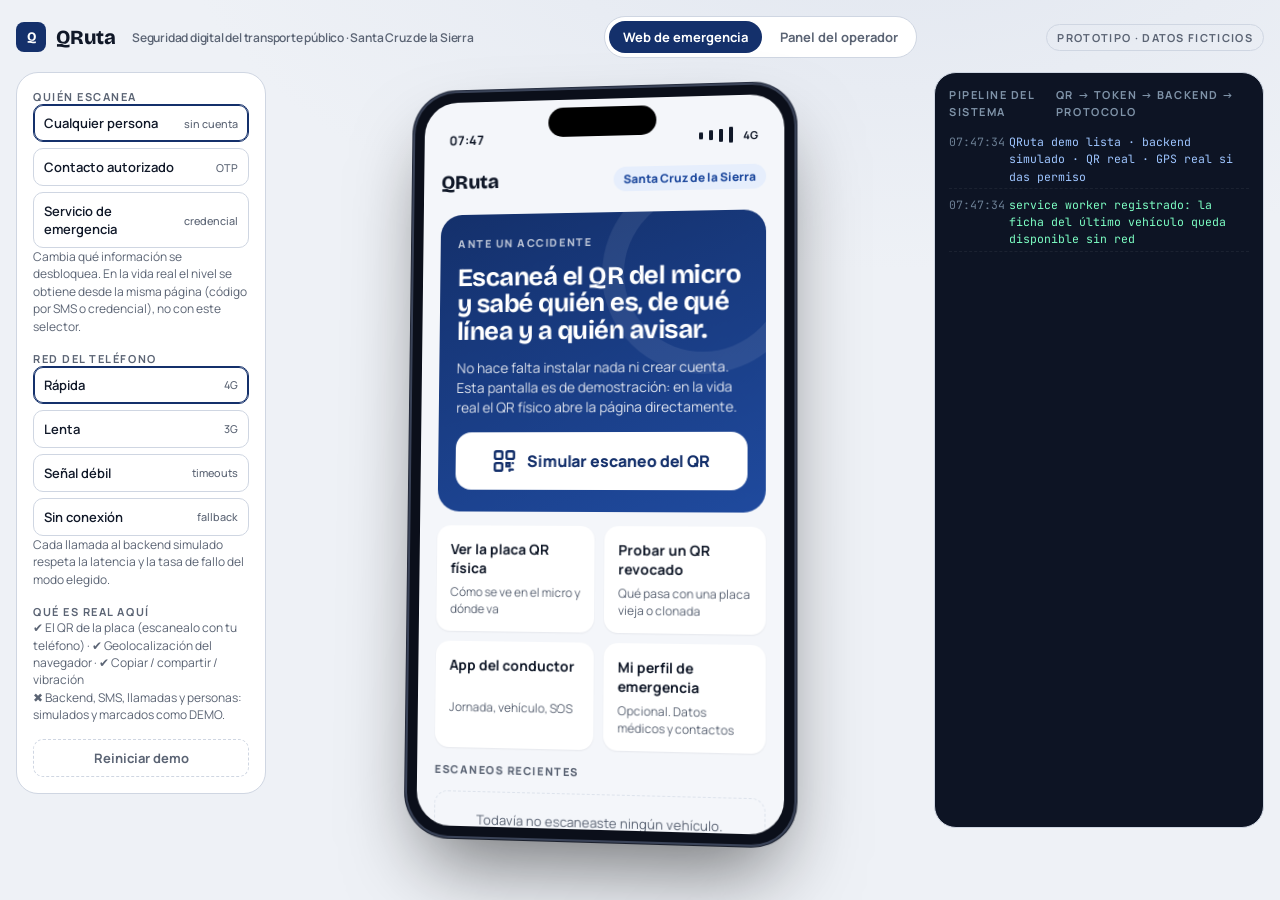
==== prototype/index.html @ 6a039ef1 "QRuta: concepto, documentación y prototipo funcional Sistema de seguridad digital para el transporte" ====
<!doctype html>
<html lang="es-BO">
<head>
<meta charset="utf-8">
<meta name="viewport" content="width=device-width, initial-scale=1, viewport-fit=cover">
<meta name="theme-color" content="#14306B">
<link rel="manifest" href="manifest.webmanifest">
<style>body{margin:0}img{max-width:100%}[hidden]{display:none!important}</style>
</head>
<body>
<title>QRuta</title>
<link rel="preconnect" href="https://fonts.googleapis.com">
<link rel="stylesheet" href="https://fonts.googleapis.com/css2?family=Bricolage+Grotesque:opsz,wght@12..96,500;12..96,800&family=Manrope:wght@500;600;700;800&family=JetBrains+Mono:wght@500;600&display=swap">
<link rel="stylesheet" href="css/app.css">

<header class="topbar">
  <div class="brand"><span class="mark">Q</span>QRuta <small>Seguridad digital del transporte público · Santa Cruz de la Sierra</small></div>
  <div class="view-tabs" role="tablist">
    <button role="tab" data-view="phone" aria-selected="true">Web de emergencia</button>
    <button role="tab" data-view="dashboard" aria-selected="false">Panel del operador</button>
  </div>
  <span class="demo-badge">Prototipo · datos ficticios</span>
</header>

<main class="stage" id="stage">
  <aside class="side" aria-label="Controles de la demostración">
    <div>
      <h3>Quién escanea</h3>
      <div class="seg" role="group">
        <button data-role="public" aria-pressed="true">Cualquier persona<small>sin cuenta</small></button>
        <button data-role="contact" aria-pressed="false">Contacto autorizado<small>OTP</small></button>
        <button data-role="responder" aria-pressed="false">Servicio de emergencia<small>credencial</small></button>
      </div>
      <p class="hint">Cambia qué información se desbloquea. En la vida real el nivel se obtiene desde la misma página (código por SMS o credencial), no con este selector.</p>
    </div>
    <div>
      <h3>Red del teléfono</h3>
      <div class="seg" role="group">
        <button data-net="fast" aria-pressed="true">Rápida<small>4G</small></button>
        <button data-net="slow" aria-pressed="false">Lenta<small>3G</small></button>
        <button data-net="weak" aria-pressed="false">Señal débil<small>timeouts</small></button>
        <button data-net="offline" aria-pressed="false">Sin conexión<small>fallback</small></button>
      </div>
      <p class="hint">Cada llamada al backend simulado respeta la latencia y la tasa de fallo del modo elegido.</p>
    </div>
    <div>
      <h3>Qué es real aquí</h3>
      <p class="hint">✔ El QR de la placa (escanealo con tu teléfono) · ✔ Geolocalización del navegador · ✔ Copiar / compartir / vibración<br>✖ Backend, SMS, llamadas y personas: simulados y marcados como DEMO.</p>
    </div>
    <button class="btn-reset" id="reset">Reiniciar demo</button>
  </aside>

  <section class="phone-stage">
    <div class="phone" id="phone">
      <div class="screen" id="screen">
        <div class="statusbar" id="statusbar" aria-hidden="true"></div>
        <div class="netbanner" id="netbanner" role="status"></div>
        <div class="viewport" id="viewport"></div>
      </div>
    </div>
  </section>

  <aside class="console-wrap" aria-label="Consola del sistema">
    <h3>Pipeline del sistema <span>QR → token → backend → protocolo</span></h3>
    <div class="console" id="console" aria-live="polite"></div>
  </aside>
</main>

<section class="dash" id="dash" hidden aria-label="Panel del operador"></section>

<script src="vendor/three-0.128.0/three.min.js"></script>
<script src="vendor/qrcode-generator-1.4.4.js"></script>
<script src="js/data.js"></script>
<script src="js/qr.js"></script>
<script src="js/map.js"></script>
<script src="js/bus3d.js"></script>
<script src="js/app.js"></script>
</body>
</html>
---- prototype/css/app.css ----
/* ============================================================
   QRuta — prototipo. Tokens: el shell de demo sigue el tema del
   visor; la PWA dentro del teléfono es CLARA por decisión (legible
   a pleno sol en la calle) y el modo emergencia es rojo/negro.
   ============================================================ */
:root {
  --stage: #eef1f6; --stage-2: #e2e7f0; --stage-ink: #101828; --stage-muted: #5b6474; --stage-line: #cfd6e2;
  --stage-panel: #ffffff; --stage-code: #0d1424; --stage-code-ink: #cfe3d9;
  --azul: #14306B; --azul-2: #1f4a9e; --verde: #0F8A5F; --verde-2: #12a36f; --rojo: #D7263D; --rojo-2: #a5142a;
  --ambar: #F2A93B; --paper: #F4F6FA; --surface: #ffffff; --ink: #101828; --muted: #5b6474; --line: #dde3ec;
  --focus: #1f4a9e;
  --font-ui: "Manrope", "Segoe UI", system-ui, -apple-system, sans-serif;
  --font-display: "Bricolage Grotesque", "Manrope", system-ui, sans-serif;
  --font-mono: "JetBrains Mono", ui-monospace, SFMono-Regular, Menlo, monospace;
  --r: 14px; --r-lg: 22px; --shadow: 0 10px 30px rgba(16,24,40,.10);
}
@media (prefers-color-scheme: dark) {
  :root:not([data-theme="light"]) {
    --stage: #0b1020; --stage-2: #111a33; --stage-ink: #e8edf7; --stage-muted: #94a0b8; --stage-line: #24304d;
    --stage-panel: #131c33; --stage-code: #070b16; --stage-code-ink: #bfe0cf;
  }
}
:root[data-theme="dark"] {
  --stage: #0b1020; --stage-2: #111a33; --stage-ink: #e8edf7; --stage-muted: #94a0b8; --stage-line: #24304d;
  --stage-panel: #131c33; --stage-code: #070b16; --stage-code-ink: #bfe0cf;
}

* { box-sizing: border-box; }
html, body { margin: 0; }
body {
  font-family: var(--font-ui); color: var(--stage-ink); background: var(--stage);
  background-image: radial-gradient(1200px 600px at 70% -10%, var(--stage-2), transparent 60%);
  min-height: 100vh; padding-inline: 16px; padding-block: 16px 32px; -webkit-font-smoothing: antialiased;
}
button { font: inherit; cursor: pointer; }
button:focus-visible, a:focus-visible, input:focus-visible, textarea:focus-visible, select:focus-visible { outline: 3px solid var(--focus); outline-offset: 2px; }
.sr-only { position: absolute; width: 1px; height: 1px; overflow: hidden; clip: rect(0 0 0 0); white-space: nowrap; }
@media (prefers-reduced-motion: reduce) { *, *::before, *::after { animation-duration: .01ms !important; transition-duration: .01ms !important; } }

/* ---------- Escenario ---------- */
.topbar { max-width: 1280px; margin: 0 auto 14px; display: flex; align-items: center; justify-content: space-between; gap: 12px; flex-wrap: wrap; }
.brand { display: flex; align-items: center; gap: 10px; font-family: var(--font-display); font-weight: 800; font-size: 20px; letter-spacing: -.01em; }
.brand .mark { width: 30px; height: 30px; border-radius: 8px; background: var(--azul); display: grid; place-items: center; color: #fff; font-size: 13px; font-weight: 800; }
.brand small { font-family: var(--font-ui); font-weight: 600; color: var(--stage-muted); font-size: 12px; margin-left: 6px; }
.demo-badge { font-size: 11px; letter-spacing: .12em; text-transform: uppercase; font-weight: 700; border: 1px solid var(--stage-line); border-radius: 999px; padding: 5px 10px; color: var(--stage-muted); }
.view-tabs { display: flex; gap: 4px; background: var(--stage-panel); border: 1px solid var(--stage-line); border-radius: 999px; padding: 4px; }
.view-tabs button { border: 0; background: transparent; color: var(--stage-muted); padding: 7px 14px; border-radius: 999px; font-weight: 700; font-size: 13px; }
.view-tabs button[aria-selected="true"] { background: var(--azul); color: #fff; }

.stage { max-width: 1280px; margin: 0 auto; display: grid; grid-template-columns: 250px 1fr 330px; gap: 20px; align-items: start; }
@media (max-width: 1020px) { .stage { grid-template-columns: 1fr; } .side { order: 2; } .console-wrap { order: 3; } }

.side { background: var(--stage-panel); border: 1px solid var(--stage-line); border-radius: var(--r-lg); padding: 16px; display: grid; gap: 16px; }
.side h3 { margin: 0; font-size: 11px; letter-spacing: .14em; text-transform: uppercase; color: var(--stage-muted); }
.seg { display: grid; gap: 6px; }
.seg button { text-align: left; border: 1px solid var(--stage-line); background: transparent; color: var(--stage-ink); border-radius: 10px; padding: 9px 10px; font-size: 13px; font-weight: 600; display: flex; justify-content: space-between; align-items: center; }
.seg button small { font-weight: 500; color: var(--stage-muted); }
.seg button[aria-pressed="true"] { border-color: var(--azul); box-shadow: inset 0 0 0 1px var(--azul); }
.side .hint { font-size: 12px; color: var(--stage-muted); line-height: 1.45; margin: 0; }
.side .btn-reset { border: 1px dashed var(--stage-line); background: transparent; color: var(--stage-muted); border-radius: 10px; padding: 9px; font-weight: 700; font-size: 13px; }

/* ---------- Teléfono ---------- */
.phone-stage { display: grid; place-items: center; perspective: 1600px; padding-block: 10px; }
.phone { width: 390px; max-width: 100%; height: 800px; max-height: 84vh; border-radius: 44px; background: #0b0f1a; padding: 12px;
  box-shadow: 0 40px 80px -20px rgba(0,0,0,.55), 0 0 0 1px #2a3245, inset 0 0 0 2px #3a4358;
  transform: rotateY(-7deg) rotateX(3deg); transition: transform .6s cubic-bezier(.2,.8,.2,1); position: relative; }
.phone:hover { transform: rotateY(0) rotateX(0); }
.phone::before { content: ""; position: absolute; top: 20px; left: 50%; transform: translateX(-50%); width: 110px; height: 30px; border-radius: 20px; background: #000; z-index: 5; }
.screen { position: relative; height: 100%; border-radius: 34px; overflow: hidden; background: var(--paper); color: var(--ink); display: flex; flex-direction: column; }
@media (max-width: 640px) {
  body { padding-inline: 0; padding-block: 0; }
  .topbar { padding: 10px 16px 8px; gap: 8px; }
  .brand small, .demo-badge { display: none; }
  .view-tabs { width: 100%; }
  .view-tabs button { flex: 1; }
  .phone-stage { perspective: none; padding: 0; }
  .phone { width: 100%; height: 100dvh; max-height: none; border-radius: 0; padding: 0; transform: none; box-shadow: none; }
  .phone::before { display: none; }
  .screen { border-radius: 0; }
}
.statusbar { height: 54px; flex: 0 0 auto; display: flex; justify-content: space-between; align-items: flex-end; padding: 0 26px 6px; font-size: 13px; font-weight: 700; font-variant-numeric: tabular-nums; }
.statusbar .net { display: flex; gap: 6px; align-items: center; }
.statusbar .net i { display: inline-block; width: 4px; background: currentColor; border-radius: 1px; }
.viewport { flex: 1; overflow-y: auto; overflow-x: hidden; -webkit-overflow-scrolling: touch; scroll-behavior: smooth; }
.viewport::-webkit-scrollbar { width: 0; }

/* Banner de conectividad */
.netbanner { display: none; background: #1f2937; color: #fff; font-size: 12px; font-weight: 600; padding: 8px 18px; align-items: center; gap: 8px; }
.netbanner.show { display: flex; }
.netbanner.slow { background: #7c4a03; }
.netbanner.offline { background: #111827; }

/* ---------- Pantallas ---------- */
.s { padding: 8px 18px 24px; display: grid; gap: 14px; animation: rise .35s cubic-bezier(.2,.8,.2,1); min-height: 100%; align-content: start; }
@keyframes rise { from { opacity: 0; transform: translateY(10px); } to { opacity: 1; transform: none; } }
.appbar { display: flex; align-items: center; gap: 10px; min-height: 40px; }
.appbar h1 { font-family: var(--font-display); font-size: 20px; margin: 0; font-weight: 800; letter-spacing: -.01em; text-wrap: balance; }
.appbar .back { border: 0; background: var(--surface); width: 38px; height: 38px; border-radius: 12px; display: grid; place-items: center; color: var(--ink); box-shadow: 0 1px 2px rgba(16,24,40,.08); }
.appbar .spacer { flex: 1; }
.eyebrow { font-size: 11px; letter-spacing: .14em; text-transform: uppercase; font-weight: 800; color: var(--muted); }
h2.big { font-family: var(--font-display); font-size: 28px; line-height: 1.05; margin: 0; letter-spacing: -.02em; text-wrap: balance; }
p.lead { font-size: 15px; line-height: 1.5; margin: 0; color: var(--muted); }
.card { background: var(--surface); border-radius: var(--r-lg); padding: 16px; box-shadow: 0 1px 2px rgba(16,24,40,.06), 0 8px 24px -16px rgba(16,24,40,.25); }
.card.tight { padding: 12px 14px; }
.kv { display: grid; grid-template-columns: 1fr auto; gap: 6px 12px; align-items: baseline; }
.kv .k { font-size: 12px; color: var(--muted); font-weight: 600; }
.kv .v { font-size: 15px; font-weight: 700; font-variant-numeric: tabular-nums; text-align: right; }
.kv .v.mono { font-family: var(--font-mono); font-weight: 600; letter-spacing: .02em; }
.row { display: flex; align-items: center; gap: 12px; }
.grow { flex: 1; min-width: 0; }
.pill { display: inline-flex; align-items: center; gap: 6px; font-size: 12px; font-weight: 800; border-radius: 999px; padding: 4px 10px; white-space: nowrap; }
.pill.ok { background: #e3f5ec; color: var(--verde); }
.pill.warn { background: #fff1d6; color: #8a5a00; }
.pill.bad { background: #fde4e7; color: var(--rojo); }
.pill.info { background: #e6eefc; color: var(--azul-2); }
.pill.lock { background: #eef0f4; color: var(--muted); }

/* Botones */
.btn { display: flex; align-items: center; justify-content: center; gap: 10px; width: 100%; border: 0; border-radius: 16px; padding: 16px 18px; font-weight: 800; font-size: 16px; letter-spacing: -.005em; transition: transform .08s ease, box-shadow .2s; min-height: 56px; }
.btn:active { transform: scale(.98); }
.btn.primary { background: var(--azul); color: #fff; box-shadow: 0 10px 24px -10px rgba(20,48,107,.6); }
.btn.green { background: var(--verde); color: #fff; box-shadow: 0 10px 24px -10px rgba(15,138,95,.6); }
.btn.danger { background: var(--rojo); color: #fff; box-shadow: 0 12px 28px -10px rgba(215,38,61,.65); }
.btn.ghost { background: var(--surface); color: var(--ink); box-shadow: 0 1px 2px rgba(16,24,40,.08); }
.btn.line { background: transparent; color: var(--azul); border: 2px solid var(--line); }
.btn.sm { min-height: 44px; padding: 10px 14px; font-size: 14px; border-radius: 12px; }
.btn.left { justify-content: flex-start; }
.btn .ico { width: 26px; height: 26px; flex: 0 0 auto; }
.btn .sub { font-weight: 600; font-size: 12px; opacity: .8; display: block; }
.btn .txt { text-align: left; flex: 1; }
.actions { display: grid; gap: 10px; }
.actions.two { grid-template-columns: 1fr 1fr; }

/* Splash */
.splash { height: 100%; display: grid; place-items: center; background: var(--azul); color: #fff; text-align: center; }
.splash .logo { width: 84px; height: 84px; border-radius: 24px; background: #fff; color: var(--azul); display: grid; place-items: center; font-family: var(--font-display); font-weight: 800; font-size: 34px; margin: 0 auto 14px; animation: pop .6s cubic-bezier(.2,.8,.2,1); }
@keyframes pop { from { transform: scale(.6); opacity: 0; } to { transform: none; opacity: 1; } }
.splash h1 { font-family: var(--font-display); font-size: 34px; margin: 0; letter-spacing: -.02em; }
.splash p { margin: 6px 0 0; opacity: .8; font-size: 14px; }

/* Home */
.hero-scan { background: linear-gradient(160deg, var(--azul), var(--azul-2)); color: #fff; border-radius: var(--r-lg); padding: 22px 18px; display: grid; gap: 14px; position: relative; overflow: hidden; }
.hero-scan::after { content: ""; position: absolute; right: -40px; top: -40px; width: 160px; height: 160px; border-radius: 50%; border: 22px solid rgba(255,255,255,.08); }
.hero-scan h2 { font-family: var(--font-display); font-size: 26px; margin: 0; line-height: 1.05; letter-spacing: -.02em; }
.hero-scan p { margin: 0; opacity: .85; font-size: 14px; line-height: 1.45; }
.hero-scan .btn { background: #fff; color: var(--azul); }
.tiles { display: grid; grid-template-columns: 1fr 1fr; gap: 10px; }
.tile { background: var(--surface); border-radius: var(--r); padding: 14px; display: grid; gap: 6px; border: 0; text-align: left; color: var(--ink); box-shadow: 0 1px 2px rgba(16,24,40,.06); }
.tile b { font-size: 14px; }
.tile span { font-size: 12px; color: var(--muted); }
.empty { text-align: center; color: var(--muted); font-size: 13px; padding: 18px; border: 1px dashed var(--line); border-radius: var(--r); }

/* Escaneo */
.scan { height: 100%; background: #05070d; color: #fff; display: grid; grid-template-rows: auto 1fr auto; }
.scan .cam { position: relative; overflow: hidden; display: grid; place-items: center; background:
  radial-gradient(500px 300px at 50% 40%, #2a3448, #0a0d16 70%); }
.scan .plate-mini { transform: scale(.78) rotate(-2deg); filter: drop-shadow(0 20px 30px rgba(0,0,0,.6)); transition: transform .5s; }
.scan.locked .plate-mini { transform: scale(.82) rotate(0); }
.reticle { position: absolute; inset: 14% 12%; pointer-events: none; }
.reticle i { position: absolute; width: 34px; height: 34px; border: 4px solid #fff; border-radius: 4px; transition: all .4s cubic-bezier(.2,.8,.2,1); }
.reticle i:nth-child(1) { top: 0; left: 0; border-right: 0; border-bottom: 0; }
.reticle i:nth-child(2) { top: 0; right: 0; border-left: 0; border-bottom: 0; }
.reticle i:nth-child(3) { bottom: 0; left: 0; border-right: 0; border-top: 0; }
.reticle i:nth-child(4) { bottom: 0; right: 0; border-left: 0; border-top: 0; }
.scan.locked .reticle { inset: 20% 16%; }
.scan.locked .reticle i { border-color: var(--verde-2); box-shadow: 0 0 20px rgba(18,163,111,.7); }
.laser { position: absolute; left: 12%; right: 12%; height: 2px; background: linear-gradient(90deg, transparent, #7dffc4, transparent); top: 16%; animation: sweep 1.6s ease-in-out infinite; box-shadow: 0 0 14px #7dffc4; }
@keyframes sweep { 0%,100% { top: 16%; } 50% { top: 82%; } }
.scan.locked .laser { display: none; }
.scan .msg { padding: 10px 18px 22px; text-align: center; display: grid; gap: 6px; }
.scan .msg b { font-size: 15px; }
.scan .msg span { font-size: 13px; opacity: .7; }
.checkburst { position: absolute; width: 96px; height: 96px; border-radius: 50%; background: var(--verde-2); display: grid; place-items: center; animation: pop .45s cubic-bezier(.2,.8,.2,1); box-shadow: 0 0 0 12px rgba(18,163,111,.25), 0 0 60px rgba(18,163,111,.6); }

/* Identificado */
.idband { background: var(--verde); color: #fff; border-radius: var(--r-lg); padding: 14px 16px; display: flex; align-items: center; gap: 12px; }
.idband .ck { width: 34px; height: 34px; border-radius: 50%; background: #fff; color: var(--verde); display: grid; place-items: center; flex: 0 0 auto; }
.idband b { font-family: var(--font-display); font-size: 17px; letter-spacing: .02em; display: block; line-height: 1.1; }
.idband span { font-size: 12px; opacity: .9; }
.vehicle-hero { position: relative; border-radius: var(--r-lg); overflow: hidden; background: linear-gradient(180deg, #e9eef8, #f6f8fc); height: 170px; }
.vehicle-hero canvas { width: 100% !important; height: 100% !important; display: block; }
.vehicle-hero .tag { position: absolute; left: 12px; top: 12px; }
.vehicle-hero .line-chip { position: absolute; right: 12px; top: 12px; font-family: var(--font-display); font-weight: 800; font-size: 26px; letter-spacing: -.02em; color: var(--azul); background: rgba(255,255,255,.8); backdrop-filter: blur(6px); padding: 2px 12px; border-radius: 12px; line-height: 1.2; }
.vehicle-hero .line-chip small { display: block; font-family: var(--font-ui); font-size: 10px; letter-spacing: .14em; text-transform: uppercase; color: var(--muted); }
.driver-row { display: flex; gap: 12px; align-items: center; }
.avatar { width: 48px; height: 48px; border-radius: 14px; background: #dfe6f3; color: var(--azul); display: grid; place-items: center; font-weight: 800; font-family: var(--font-display); flex: 0 0 auto; }
.driver-row b { display: block; font-size: 15px; }
.driver-row span { font-size: 12px; color: var(--muted); }
.mapcard { border-radius: var(--r-lg); overflow: hidden; background: var(--surface); box-shadow: 0 1px 2px rgba(16,24,40,.06); }
.mapcard svg { display: block; width: 100%; height: auto; }
.mapcard .foot { padding: 10px 14px; display: flex; justify-content: space-between; gap: 10px; font-size: 12px; color: var(--muted); align-items: center; }
.mapcard .foot b { color: var(--ink); font-size: 13px; }
.pulse { transform-origin: center; animation: pulse 1.8s ease-out infinite; }
@keyframes pulse { 0% { r: 6; opacity: .8; } 100% { r: 30; opacity: 0; } }
.legalnote { font-size: 11px; color: var(--muted); line-height: 1.45; }

/* Emergencia */
.emergency { min-height: 100%; background: #16050a; color: #fff; padding: 12px 18px 24px; display: grid; gap: 14px; align-content: start; animation: none; }
.emergency .top { display: flex; align-items: center; justify-content: space-between; }
.emergency .top button { border: 0; background: rgba(255,255,255,.12); color: #fff; padding: 8px 12px; border-radius: 10px; font-weight: 700; font-size: 13px; }
.emergency h1 { font-family: var(--font-display); font-size: 34px; margin: 0; letter-spacing: -.01em; line-height: 1; display: flex; align-items: center; gap: 10px; }
.emergency h1 .dot { width: 18px; height: 18px; border-radius: 50%; background: var(--rojo); box-shadow: 0 0 0 0 rgba(215,38,61,.7); animation: beacon 1.2s infinite; }
@keyframes beacon { 0% { box-shadow: 0 0 0 0 rgba(215,38,61,.7); } 100% { box-shadow: 0 0 0 18px rgba(215,38,61,0); } }
.emergency .fact { background: rgba(255,255,255,.08); border-radius: 16px; padding: 14px 16px; display: grid; gap: 4px; }
.emergency .fact b { font-size: 20px; font-family: var(--font-display); }
.emergency .fact span { font-size: 13px; opacity: .8; }
.emergency .btn { min-height: 66px; font-size: 18px; }
.emergency .btn .txt { text-align: center; }
.emergency .btn.white { background: #fff; color: #16050a; }
.emergency .btn.outline { background: transparent; border: 2px solid rgba(255,255,255,.35); color: #fff; }
.emergency .num { display: flex; justify-content: space-between; align-items: center; background: rgba(255,255,255,.08); border-radius: 14px; padding: 12px 14px; text-decoration: none; color: #fff; }
.emergency .num b { font-family: var(--font-mono); font-size: 24px; }
.emergency .num span { font-size: 13px; opacity: .85; }

/* Formularios */
.choices { display: grid; grid-template-columns: 1fr 1fr; gap: 8px; }
.choice { border: 2px solid var(--line); background: var(--surface); border-radius: 14px; padding: 12px 10px; font-weight: 700; font-size: 14px; display: flex; flex-direction: column; align-items: flex-start; gap: 6px; color: var(--ink); min-height: 64px; }
.choice[aria-pressed="true"] { border-color: var(--azul); background: #e9effb; }
.choice svg { width: 22px; height: 22px; }
.field { display: grid; gap: 6px; }
.field label { font-size: 12px; font-weight: 700; color: var(--muted); }
.field input, .field textarea, .field select { font: inherit; font-size: 15px; padding: 12px 14px; border-radius: 12px; border: 2px solid var(--line); background: var(--surface); color: var(--ink); width: 100%; }
.field textarea { min-height: 88px; resize: vertical; }
.toggle { display: flex; align-items: center; justify-content: space-between; gap: 12px; background: var(--surface); border-radius: 14px; padding: 12px 14px; }
.toggle b { font-size: 14px; display: block; }
.toggle span { font-size: 12px; color: var(--muted); }
.switch { width: 46px; height: 28px; border-radius: 999px; background: #cfd6e2; border: 0; position: relative; flex: 0 0 auto; transition: background .2s; }
.switch::after { content: ""; position: absolute; top: 3px; left: 3px; width: 22px; height: 22px; border-radius: 50%; background: #fff; transition: left .2s; box-shadow: 0 1px 3px rgba(0,0,0,.3); }
.switch[aria-checked="true"] { background: var(--verde); }
.switch[aria-checked="true"]::after { left: 21px; }
.warnbox { background: #fff4d6; border: 1px solid #f3d489; color: #6b4600; border-radius: 14px; padding: 12px 14px; font-size: 13px; line-height: 1.45; display: flex; gap: 10px; }
.warnbox.red { background: #fde4e7; border-color: #f5b2bb; color: #7a1020; }
.warnbox b { display: block; font-size: 14px; margin-bottom: 2px; }

/* Geolocalización */
.geo { display: grid; gap: 10px; }
.geo .ring { width: 92px; height: 92px; border-radius: 50%; margin: 6px auto; border: 6px solid #dfe6f3; border-top-color: var(--azul); animation: spin 1s linear infinite; }
@keyframes spin { to { transform: rotate(360deg); } }
.geo .ring.done { border-color: var(--verde); animation: none; display: grid; place-items: center; color: var(--verde); }
.acc { font-family: var(--font-mono); font-size: 12px; color: var(--muted); text-align: center; }

/* Incidente */
.incid { background: var(--ink); color: #fff; border-radius: var(--r-lg); padding: 16px; display: grid; gap: 6px; }
.incid .id { font-family: var(--font-mono); font-size: 22px; letter-spacing: .04em; font-weight: 600; }
.incid .eyebrow { color: rgba(255,255,255,.65); }
.timeline { display: grid; gap: 0; }
.tl { display: grid; grid-template-columns: 26px 1fr; gap: 10px; align-items: start; padding-block: 8px; position: relative; }
.tl::before { content: ""; position: absolute; left: 12px; top: 26px; bottom: -8px; width: 2px; background: var(--line); }
.tl:last-child::before { display: none; }
.tl .dot { width: 26px; height: 26px; border-radius: 50%; display: grid; place-items: center; background: var(--line); color: #fff; font-size: 12px; font-weight: 800; }
.tl.on .dot { background: var(--c, var(--azul)); box-shadow: 0 0 0 4px color-mix(in srgb, var(--c, var(--azul)) 20%, transparent); }
.tl.done .dot { background: var(--c, var(--azul)); opacity: .7; }
.tl b { font-size: 14px; display: block; }
.tl span { font-size: 12px; color: var(--muted); font-variant-numeric: tabular-nums; }
.tl.on b { color: var(--c, var(--azul)); }
.statepill { display: inline-flex; gap: 8px; align-items: center; padding: 6px 12px; border-radius: 999px; font-weight: 800; font-size: 13px; color: #fff; background: var(--c); }
.contactline { display: flex; align-items: center; gap: 10px; padding: 10px 0; border-top: 1px solid var(--line); font-size: 13px; }
.contactline:first-of-type { border-top: 0; }
.contactline .st { margin-left: auto; }

/* Perfil / niveles */
.levels { display: grid; gap: 8px; }
.level { border-radius: 14px; padding: 12px 14px; background: var(--surface); display: grid; grid-template-columns: 1fr auto; gap: 4px 10px; align-items: center; border: 2px solid transparent; }
.level.cur { border-color: var(--azul); }
.level b { font-size: 14px; }
.level span { font-size: 12px; color: var(--muted); grid-column: 1 / -1; }
.medgrid { display: grid; grid-template-columns: 1fr 1fr; gap: 8px; }
.med { background: var(--surface); border-radius: 14px; padding: 12px; display: grid; gap: 2px; }
.med .k { font-size: 11px; letter-spacing: .1em; text-transform: uppercase; color: var(--muted); font-weight: 800; }
.med .v { font-size: 17px; font-weight: 800; }
.med.wide { grid-column: 1 / -1; }
.blur { filter: blur(6px); user-select: none; pointer-events: none; }
.locked { position: relative; }
.locked .lockmsg { position: absolute; inset: 0; display: grid; place-items: center; text-align: center; padding: 16px; font-size: 13px; font-weight: 700; }

/* Placa QR física */
.plate { width: 300px; aspect-ratio: 3 / 4.2; border-radius: 18px; background: var(--azul); color: #fff; padding: 18px; display: grid; grid-template-rows: auto 1fr auto auto; gap: 10px; text-align: center; box-shadow: inset 0 0 0 6px #fff, inset 0 0 0 8px var(--azul), 0 30px 60px -20px rgba(0,0,0,.5); position: relative; }
.plate.small { width: 210px; padding: 12px; gap: 6px; border-radius: 12px; box-shadow: inset 0 0 0 4px #fff, inset 0 0 0 6px var(--azul); }
.plate .top { font-family: var(--font-display); font-weight: 800; letter-spacing: .06em; font-size: 22px; line-height: 1; padding-top: 6px; }
.plate.small .top { font-size: 15px; }
.plate .qrbox { background: #fff; border-radius: 12px; padding: 10px; display: grid; place-items: center; }
.plate .qrbox svg { width: 100%; height: auto; display: block; }
.plate .cap { font-size: 11px; letter-spacing: .12em; font-weight: 800; line-height: 1.35; }
.plate.small .cap { font-size: 8px; }
.plate .serial { font-family: var(--font-mono); font-size: 11px; opacity: .85; display: flex; justify-content: space-between; padding: 0 2px; }
.plate.small .serial { font-size: 8px; }
.plate .band { position: absolute; left: 0; right: 0; bottom: 0; height: 6px; background: var(--rojo); border-radius: 0 0 18px 18px; }
.plate .redstrip { background: var(--rojo); border-radius: 8px; padding: 6px 8px; font-size: 11px; font-weight: 800; letter-spacing: .1em; }
.plate.small .redstrip { font-size: 8px; padding: 4px 6px; }

.hotspots { display: grid; gap: 8px; }
.hotspot { display: grid; grid-template-columns: 30px 1fr auto; gap: 10px; align-items: center; background: var(--surface); border-radius: 14px; padding: 10px 12px; border: 2px solid transparent; text-align: left; color: var(--ink); }
.hotspot[aria-pressed="true"] { border-color: var(--azul); }
.hotspot .n { width: 30px; height: 30px; border-radius: 50%; background: var(--azul); color: #fff; display: grid; place-items: center; font-weight: 800; font-size: 13px; }
.hotspot b { font-size: 13px; display: block; }
.hotspot span { font-size: 12px; color: var(--muted); }
.score { font-family: var(--font-mono); font-size: 12px; font-weight: 700; }

/* Conductor */
.drv-status { display: grid; gap: 8px; text-align: center; padding: 18px; border-radius: var(--r-lg); background: var(--surface); }
.drv-status .big { font-family: var(--font-display); font-size: 30px; font-weight: 800; letter-spacing: -.02em; }
.drv-status .timer { font-family: var(--font-mono); font-size: 14px; color: var(--muted); }
.sos { width: 150px; height: 150px; border-radius: 50%; margin: 6px auto; border: 0; background: radial-gradient(circle at 35% 30%, #ff5e73, var(--rojo) 60%, var(--rojo-2)); color: #fff; font-family: var(--font-display); font-weight: 800; font-size: 30px; letter-spacing: .04em; box-shadow: 0 20px 40px -14px rgba(215,38,61,.8), inset 0 -8px 20px rgba(0,0,0,.2); }
.sos:active { transform: scale(.96); }
.sos small { display: block; font-family: var(--font-ui); font-size: 11px; letter-spacing: .1em; font-weight: 700; opacity: .9; }

/* Toast / sheet */
.toast { position: absolute; left: 18px; right: 18px; bottom: 22px; background: var(--ink); color: #fff; padding: 12px 14px; border-radius: 14px; font-size: 13px; font-weight: 700; box-shadow: 0 12px 30px rgba(0,0,0,.3); animation: rise .3s; z-index: 20; display: flex; gap: 10px; align-items: center; }
.toast.ok { background: var(--verde); }
.haptic { animation: haptic .3s; }
@keyframes haptic { 0%,100% { transform: translateX(0); } 25% { transform: translateX(-3px); } 75% { transform: translateX(3px); } }
.skeleton { background: linear-gradient(90deg, #e6eaf1 25%, #f3f5f9 50%, #e6eaf1 75%); background-size: 200% 100%; animation: shimmer 1.2s infinite; border-radius: 10px; min-height: 16px; }
@keyframes shimmer { to { background-position: -200% 0; } }

/* ---------- Consola ---------- */
.console-wrap { background: var(--stage-code); color: var(--stage-code-ink); border-radius: var(--r-lg); padding: 14px; font-family: var(--font-mono); font-size: 11.5px; line-height: 1.5; height: 800px; max-height: 84vh; display: grid; grid-template-rows: auto 1fr; gap: 10px; border: 1px solid var(--stage-line); }
@media (max-width: 1020px) { .console-wrap { height: 320px; } }
.console-wrap h3 { margin: 0; font-family: var(--font-ui); font-size: 11px; letter-spacing: .14em; text-transform: uppercase; color: #7f93a8; display: flex; justify-content: space-between; }
.console { overflow: auto; display: grid; gap: 4px; align-content: start; }
.log { display: grid; grid-template-columns: 52px 1fr; gap: 8px; padding: 3px 0; border-bottom: 1px dashed rgba(255,255,255,.06); }
.log .t { color: #6c7f94; }
.log .m { white-space: pre-wrap; word-break: break-word; }
.log.ok .m { color: #7dffc4; }
.log.warn .m { color: #ffd479; }
.log.err .m { color: #ff8095; }
.log.info .m { color: #9ec5ff; }
.log .m b { color: #fff; font-weight: 600; }

/* ---------- Dashboard operador ---------- */
.dash { max-width: 1280px; margin: 0 auto; display: grid; gap: 16px; }
.dash .kpis { display: grid; grid-template-columns: repeat(auto-fit, minmax(150px, 1fr)); gap: 10px; }
.kpi { background: var(--stage-panel); border: 1px solid var(--stage-line); border-radius: 16px; padding: 14px; display: grid; gap: 4px; }
.kpi .k { font-size: 11px; letter-spacing: .12em; text-transform: uppercase; color: var(--stage-muted); font-weight: 800; }
.kpi .v { font-family: var(--font-display); font-size: 28px; font-weight: 800; letter-spacing: -.02em; font-variant-numeric: tabular-nums; }
.kpi .d { font-size: 12px; color: var(--stage-muted); }
.dash .grid { display: grid; grid-template-columns: 1.4fr 1fr; gap: 16px; }
@media (max-width: 900px) { .dash .grid { grid-template-columns: 1fr; } }
.panel { background: var(--stage-panel); border: 1px solid var(--stage-line); border-radius: 18px; padding: 14px; display: grid; gap: 10px; }
.panel h3 { margin: 0; font-size: 14px; display: flex; justify-content: space-between; align-items: center; }
.panel svg { width: 100%; height: auto; display: block; border-radius: 12px; }
.tbl { width: 100%; border-collapse: collapse; font-size: 13px; }
.tbl th { text-align: left; font-size: 11px; letter-spacing: .1em; text-transform: uppercase; color: var(--stage-muted); padding: 6px 8px; border-bottom: 1px solid var(--stage-line); }
.tbl td { padding: 8px; border-bottom: 1px solid var(--stage-line); font-variant-numeric: tabular-nums; }
.tbl td.mono { font-family: var(--font-mono); font-size: 12px; }
.tblwrap { overflow-x: auto; }
.alert { display: flex; gap: 10px; align-items: flex-start; padding: 10px; border-radius: 12px; background: color-mix(in srgb, var(--c) 12%, transparent); border-left: 4px solid var(--c); font-size: 13px; }
.alert b { display: block; }
.alert span { color: var(--stage-muted); font-size: 12px; }
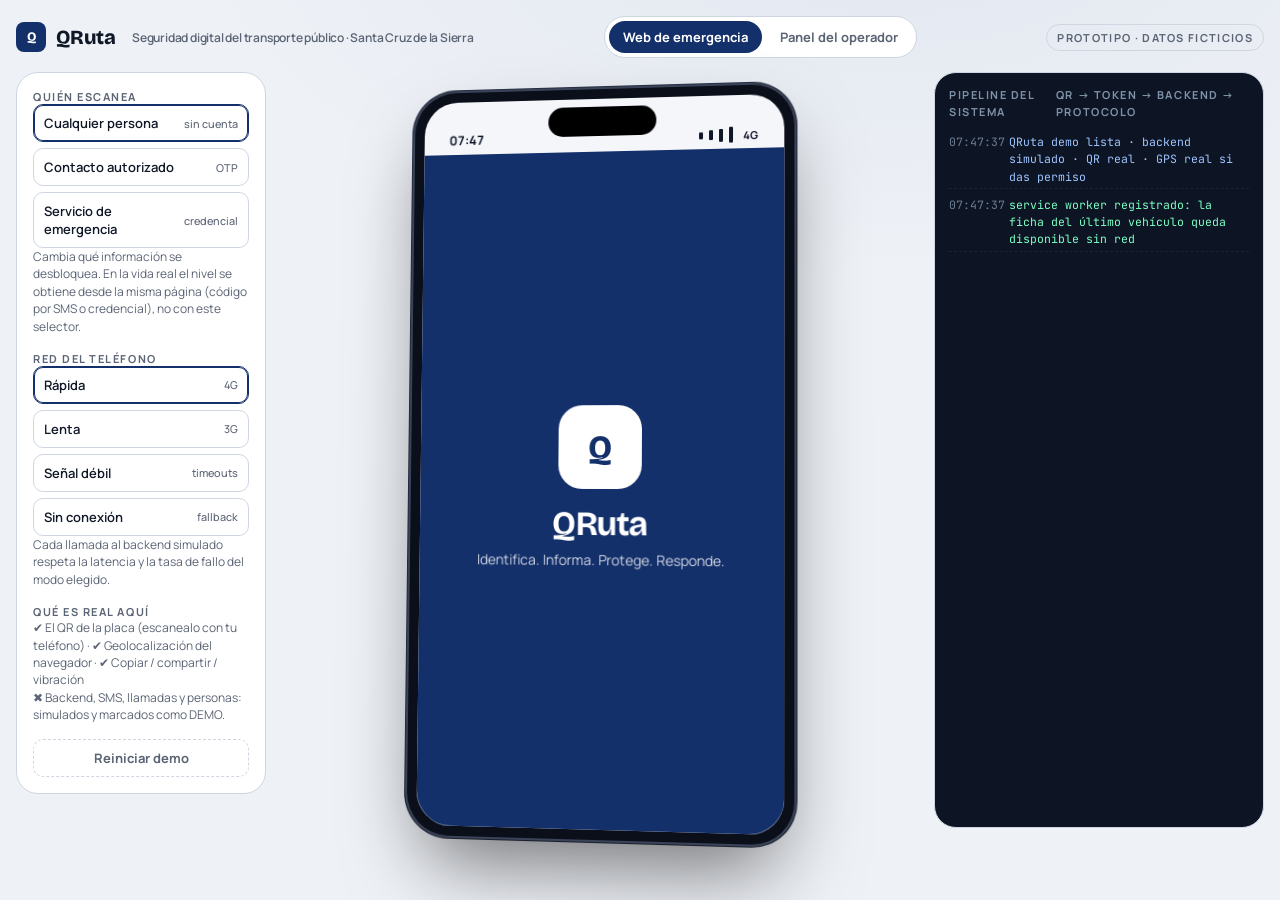
==== commit 5a870809: "prototype: el QR impreso apunta a la URL pública de la demo Fuera de localhost la placa codifica la " ====
--- a/prototype/index.html
+++ b/prototype/index.html
@@ -68,6 +68,13 @@
 
 <section class="dash" id="dash" hidden aria-label="Panel del operador"></section>
 
+<script>
+  // La demo publicada vive en un iframe cuyo origen no es navegable desde un teléfono; el QR
+  // apunta entonces a la página del Artifact. En local (localhost/file) usa la URL local.
+  if (!/^(localhost|127\.0\.0\.1)$/.test(location.hostname) && location.protocol !== 'file:') {
+    window.QRUTA_PUBLIC_URL = 'https://claude.ai/code/artifact/7ca6c6e6-b484-4d67-a615-a10211b53c62';
+  }
+</script>
 <script src="vendor/three-0.128.0/three.min.js"></script>
 <script src="vendor/qrcode-generator-1.4.4.js"></script>
 <script src="js/data.js"></script>
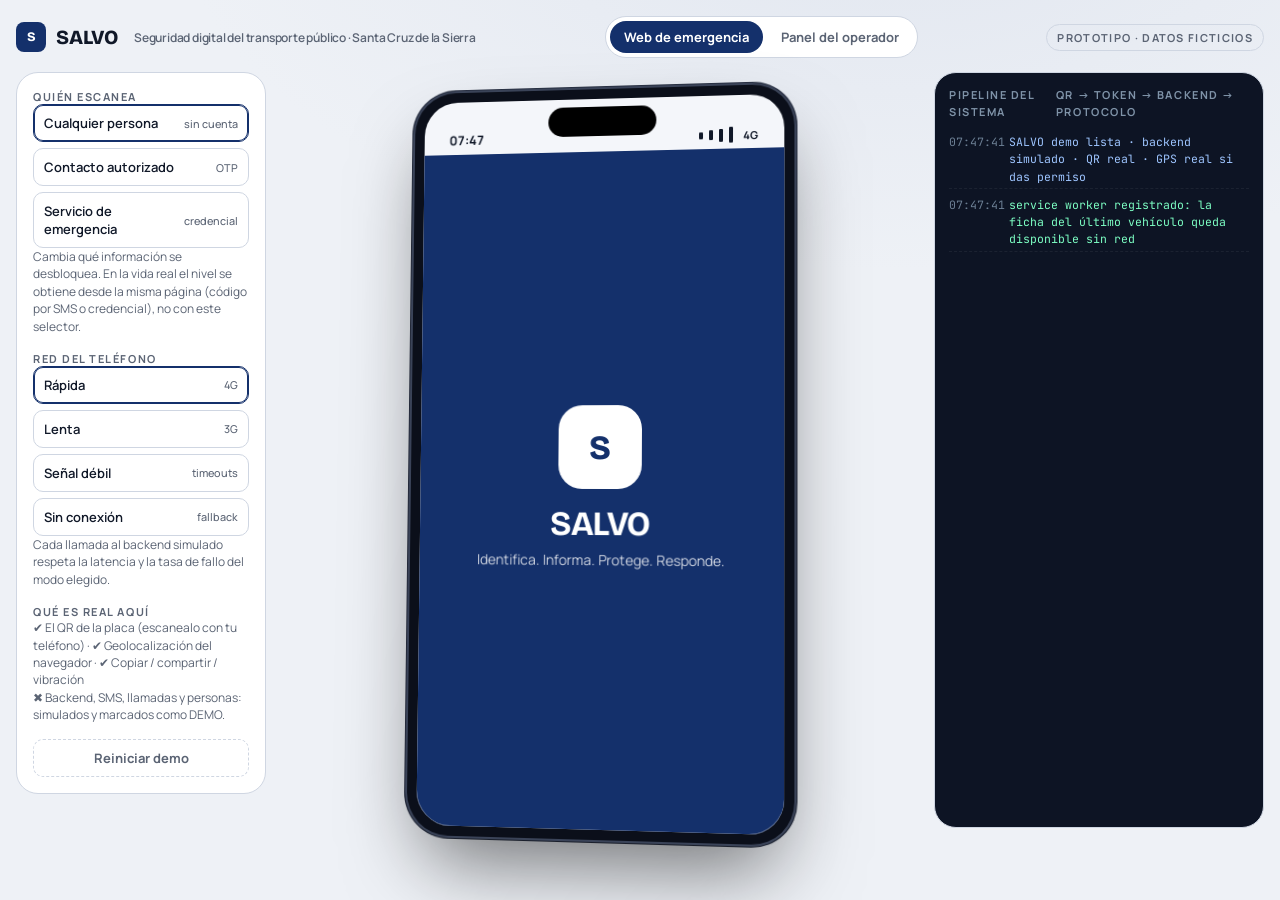
==== commit f1af0230: "Renombrar la marca a SALVO La solución se llama SALVO ("sano y salvo"). Se renombran marca, símbolo " ====
--- a/prototype/index.html
+++ b/prototype/index.html
@@ -8,13 +8,13 @@
 <style>body{margin:0}img{max-width:100%}[hidden]{display:none!important}</style>
 </head>
 <body>
-<title>QRuta</title>
+<title>SALVO</title>
 <link rel="preconnect" href="https://fonts.googleapis.com">
 <link rel="stylesheet" href="https://fonts.googleapis.com/css2?family=Bricolage+Grotesque:opsz,wght@12..96,500;12..96,800&family=Manrope:wght@500;600;700;800&family=JetBrains+Mono:wght@500;600&display=swap">
 <link rel="stylesheet" href="css/app.css">
 
 <header class="topbar">
-  <div class="brand"><span class="mark">Q</span>QRuta <small>Seguridad digital del transporte público · Santa Cruz de la Sierra</small></div>
+  <div class="brand"><span class="mark">S</span>SALVO <small>Seguridad digital del transporte público · Santa Cruz de la Sierra</small></div>
   <div class="view-tabs" role="tablist">
     <button role="tab" data-view="phone" aria-selected="true">Web de emergencia</button>
     <button role="tab" data-view="dashboard" aria-selected="false">Panel del operador</button>
@@ -72,7 +72,7 @@
   // La demo publicada vive en un iframe cuyo origen no es navegable desde un teléfono; el QR
   // apunta entonces a la página del Artifact. En local (localhost/file) usa la URL local.
   if (!/^(localhost|127\.0\.0\.1)$/.test(location.hostname) && location.protocol !== 'file:') {
-    window.QRUTA_PUBLIC_URL = 'https://claude.ai/code/artifact/7ca6c6e6-b484-4d67-a615-a10211b53c62';
+    window.SALVO_PUBLIC_URL = 'https://claude.ai/code/artifact/7ca6c6e6-b484-4d67-a615-a10211b53c62';
   }
 </script>
 <script src="vendor/three-0.128.0/three.min.js"></script>
--- a/prototype/css/app.css
+++ b/prototype/css/app.css
@@ -1,5 +1,5 @@
 /* ============================================================
-   QRuta — prototipo. Tokens: el shell de demo sigue el tema del
+   SALVO — prototipo. Tokens: el shell de demo sigue el tema del
    visor; la PWA dentro del teléfono es CLARA por decisión (legible
    a pleno sol en la calle) y el modo emergencia es rojo/negro.
    ============================================================ */
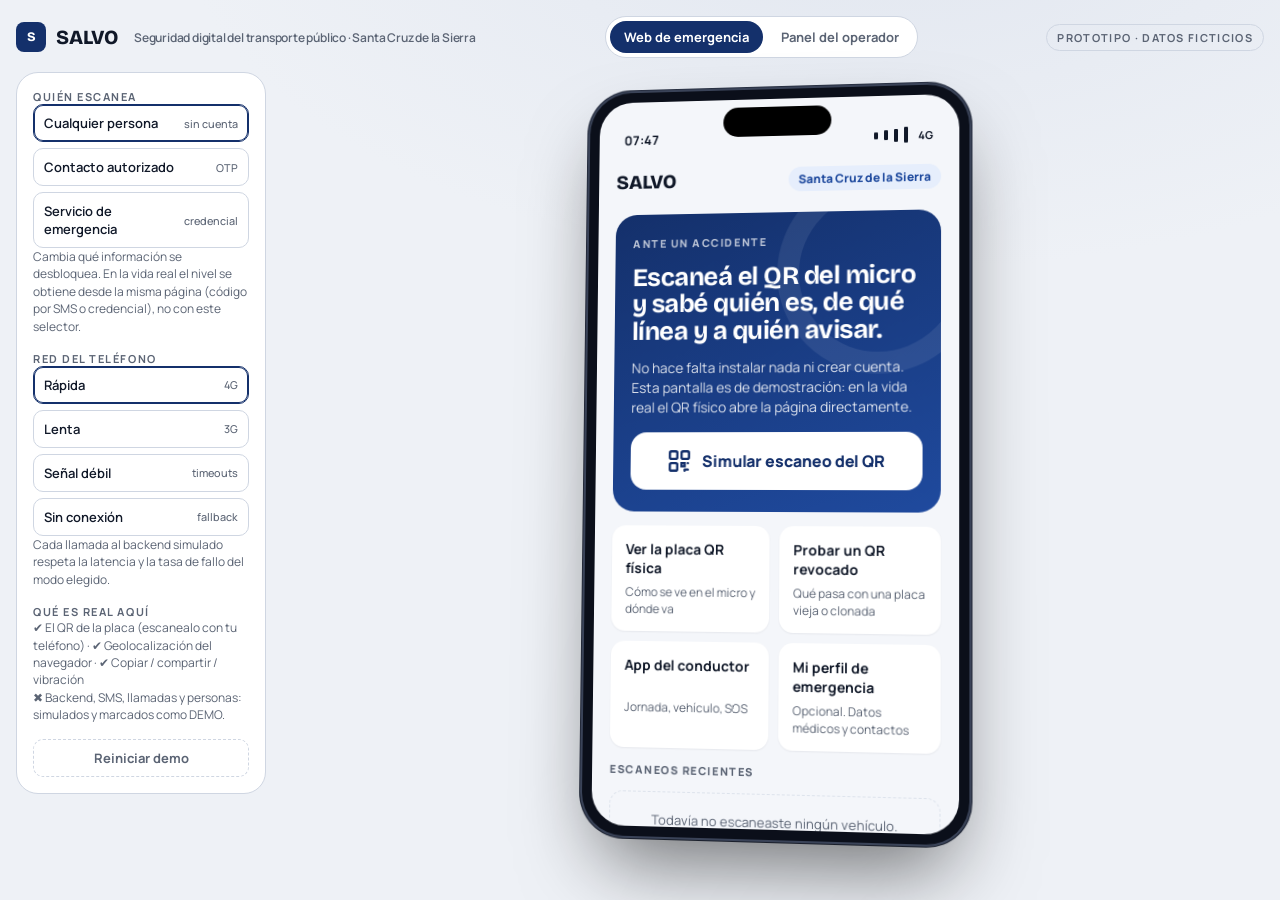
==== commit 361ca4de: "prototype: quitar el panel de pipeline del sistema El panel lateral solo mostraba la parte de backen" ====
--- a/prototype/index.html
+++ b/prototype/index.html
@@ -60,10 +60,6 @@
     </div>
   </section>
 
-  <aside class="console-wrap" aria-label="Consola del sistema">
-    <h3>Pipeline del sistema <span>QR → token → backend → protocolo</span></h3>
-    <div class="console" id="console" aria-live="polite"></div>
-  </aside>
 </main>
 
 <section class="dash" id="dash" hidden aria-label="Panel del operador"></section>
--- a/prototype/css/app.css
+++ b/prototype/css/app.css
@@ -47,8 +47,8 @@
 .view-tabs button { border: 0; background: transparent; color: var(--stage-muted); padding: 7px 14px; border-radius: 999px; font-weight: 700; font-size: 13px; }
 .view-tabs button[aria-selected="true"] { background: var(--azul); color: #fff; }
 
-.stage { max-width: 1280px; margin: 0 auto; display: grid; grid-template-columns: 250px 1fr 330px; gap: 20px; align-items: start; }
-@media (max-width: 1020px) { .stage { grid-template-columns: 1fr; } .side { order: 2; } .console-wrap { order: 3; } }
+.stage { max-width: 1280px; margin: 0 auto; display: grid; grid-template-columns: 250px 1fr; gap: 20px; align-items: start; }
+@media (max-width: 1020px) { .stage { grid-template-columns: 1fr; } .side { order: 2; } }
 
 .side { background: var(--stage-panel); border: 1px solid var(--stage-line); border-radius: var(--r-lg); padding: 16px; display: grid; gap: 16px; }
 .side h3 { margin: 0; font-size: 11px; letter-spacing: .14em; text-transform: uppercase; color: var(--stage-muted); }
@@ -312,20 +312,6 @@
 .skeleton { background: linear-gradient(90deg, #e6eaf1 25%, #f3f5f9 50%, #e6eaf1 75%); background-size: 200% 100%; animation: shimmer 1.2s infinite; border-radius: 10px; min-height: 16px; }
 @keyframes shimmer { to { background-position: -200% 0; } }
 
-/* ---------- Consola ---------- */
-.console-wrap { background: var(--stage-code); color: var(--stage-code-ink); border-radius: var(--r-lg); padding: 14px; font-family: var(--font-mono); font-size: 11.5px; line-height: 1.5; height: 800px; max-height: 84vh; display: grid; grid-template-rows: auto 1fr; gap: 10px; border: 1px solid var(--stage-line); }
-@media (max-width: 1020px) { .console-wrap { height: 320px; } }
-.console-wrap h3 { margin: 0; font-family: var(--font-ui); font-size: 11px; letter-spacing: .14em; text-transform: uppercase; color: #7f93a8; display: flex; justify-content: space-between; }
-.console { overflow: auto; display: grid; gap: 4px; align-content: start; }
-.log { display: grid; grid-template-columns: 52px 1fr; gap: 8px; padding: 3px 0; border-bottom: 1px dashed rgba(255,255,255,.06); }
-.log .t { color: #6c7f94; }
-.log .m { white-space: pre-wrap; word-break: break-word; }
-.log.ok .m { color: #7dffc4; }
-.log.warn .m { color: #ffd479; }
-.log.err .m { color: #ff8095; }
-.log.info .m { color: #9ec5ff; }
-.log .m b { color: #fff; font-weight: 600; }
-
 /* ---------- Dashboard operador ---------- */
 .dash { max-width: 1280px; margin: 0 auto; display: grid; gap: 16px; }
 .dash .kpis { display: grid; grid-template-columns: repeat(auto-fit, minmax(150px, 1fr)); gap: 10px; }
